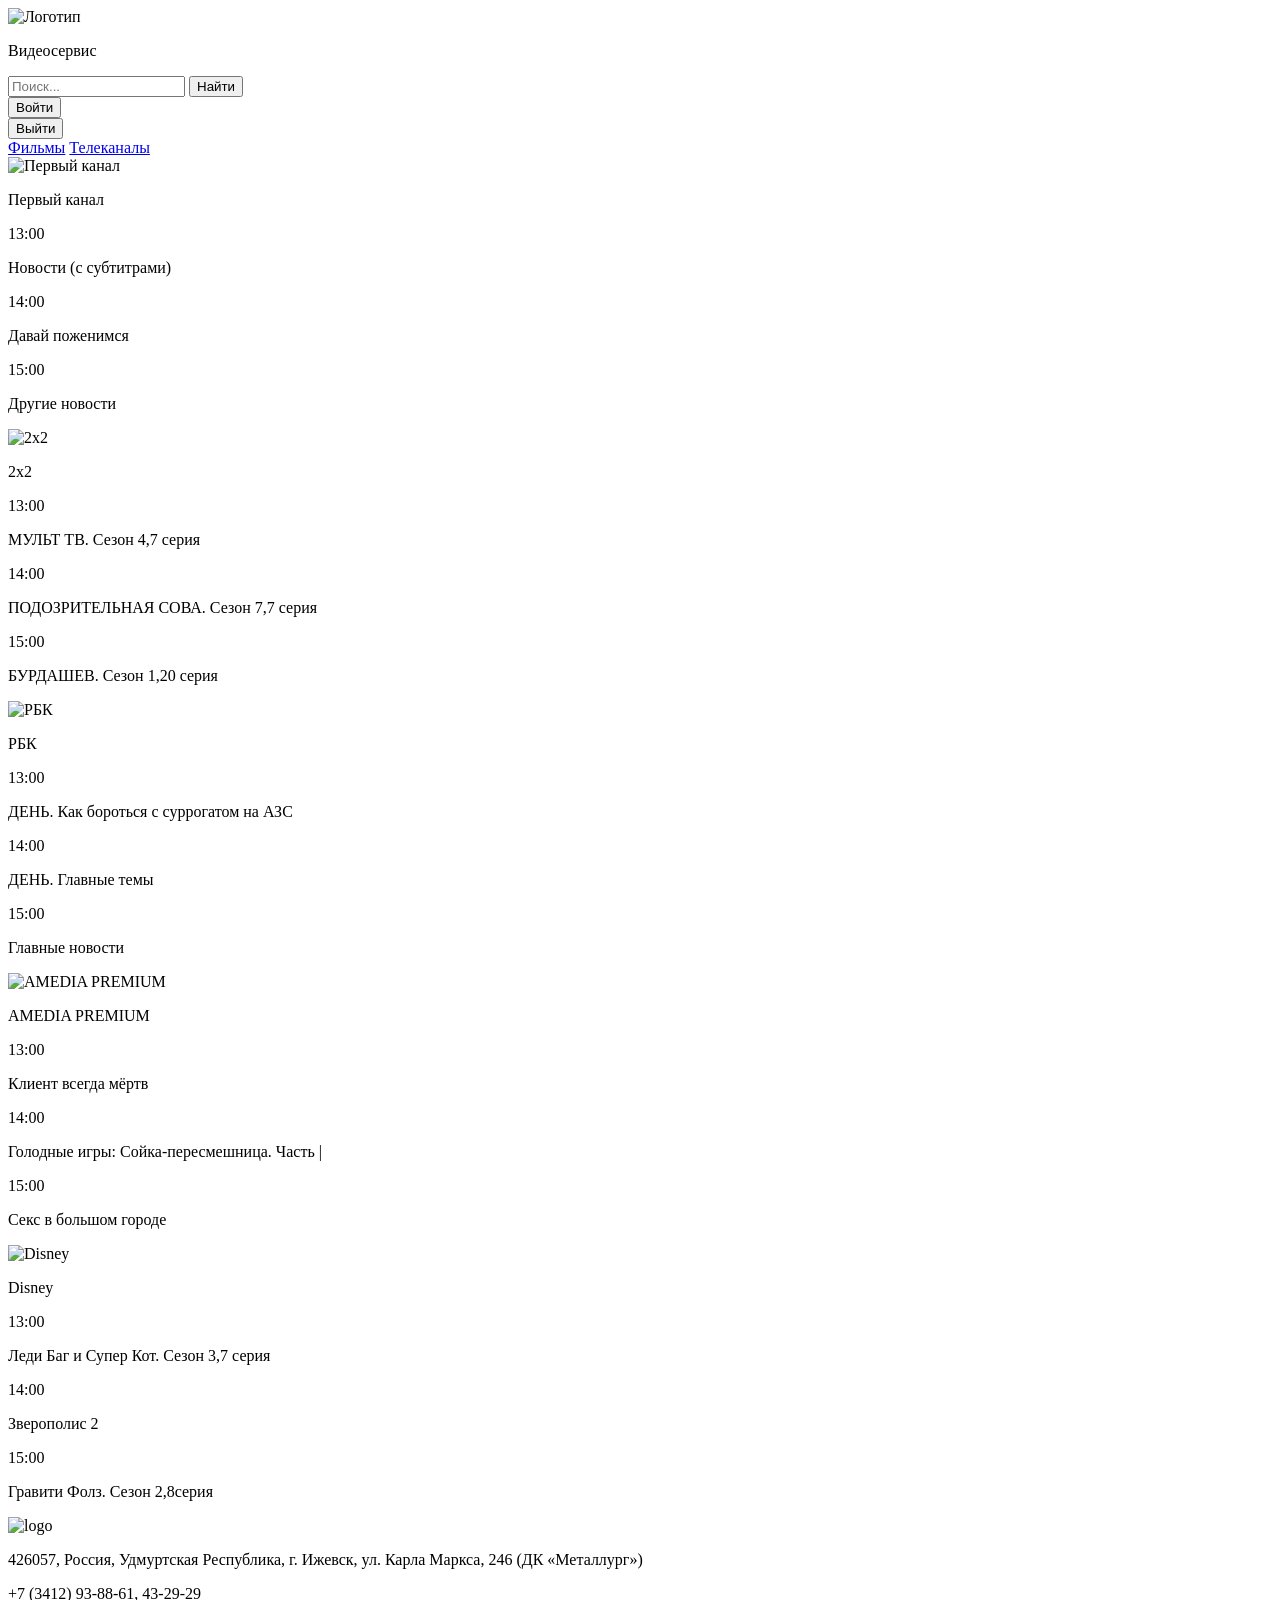
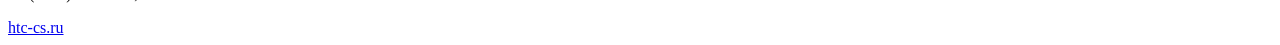
==== telecanal.html @ cc54833f "Add files via upload" ====
<!DOCTYPE html>
<html lang="ru">
<head>
    <meta charset="UTF-8">
    <meta name="viewport" content="width=device-width, initial-scale=1.0">
    <title>Телеканалы</title>
    <link rel="stylesheet" href="css/telecanal.css">
</head>
<body>
    <div class="container">
        <header class="header">
            <div class="header__logo">
                <img src="img/sign.png" alt="Логотип">
                <p class="header__logo-name">Видеосервис</p>
            </div>
            <form action="#" class="header__form">
                <input type="text" class="header__search" placeholder="Поиск...">
                <input type="button" value="Найти" class="header__search-button">
            </form>
            <div class="header__auth-guest js-guest-view">
                <button type="button" class="header__input js-open-modal">Войти</button>
            </div>
            <div class="header__auth-user js-auth-view">
                <span class="header__user-name js-username"></span>
                <button type="button" class="header__logout js-logout">Выйти</button>
            </div>
        </header>

        <main>
            <nav class="nav">
                <a class="nav_a" href="index.html">Фильмы</a>
                <a class="nav_a nav_a--active" href="telecanal.html">Телеканалы</a>
            </nav>

            <div class="scroll">
                <div class="first channel-card">
                    <div class="first_logo channel-logo">
                       <img src="img/logos/logo-3.png" alt="Первый канал">
                    </div>
                    <div class="time channel-schedule">
                        <p class="h2 channel-title">Первый канал</p>
                        <div class="time_a time_ar schedule-row">
                            <p class="schedule-time">13:00</p>
                            <p class="time__a-a">Новости (с субтитрами)</p>
                        </div>
                        <div class="time_a schedule-row">
                            <p class="schedule-time">14:00</p>
                            <p class="time__a-a">Давай поженимся</p>
                        </div>
                        <div class="time_a schedule-row">
                            <p class="schedule-time">15:00</p>
                            <p class="time__a-a">Другие новости</p>
                        </div>
                    </div>
                </div>

                <div class="second channel-card">
                    <div class="second_logo channel-logo">
                     <img src="img/logos/logo-2.png" alt="2x2">
                    </div>
                    <div class="tim channel-schedule">
                        <p class="h3 channel-title">2x2</p>
                        <div class="tim_a tim_ar schedule-row">
                            <p class="schedule-time">13:00</p>
                            <p class="tim__a-a">МУЛЬТ ТВ. Сезон 4,7 серия</p>
                        </div>
                        <div class="tim_a schedule-row">
                            <p class="schedule-time">14:00</p>
                            <p class="tim__a-a">ПОДОЗРИТЕЛЬНАЯ СОВА. Сезон 7,7 серия</p>
                        </div>
                        <div class="tim_a schedule-row">
                            <p class="schedule-time">15:00</p>
                            <p class="tim__a-a">БУРДАШЕВ. Сезон 1,20 серия</p>
                        </div>
                    </div>
                </div>

                <div class="third channel-card">
                    <div class="third_logo channel-logo">
                       <img src="img/logos/logo-1.png" alt="РБК">
                    </div>
                    <div class="ti channel-schedule">
                        <p class="h4 channel-title">РБК</p>
                        <div class="ti_a ti_ar schedule-row">
                            <p class="schedule-time">13:00</p>
                            <p class="ti__a-a">ДЕНЬ. Как бороться с суррогатом на АЗС</p>
                        </div>
                        <div class="ti_a schedule-row">
                            <p class="schedule-time">14:00</p>
                            <p class="ti__a-a">ДЕНЬ. Главные темы</p>
                        </div>
                        <div class="ti_a schedule-row">
                            <p class="schedule-time">15:00</p>
                            <p class="ti__a-a">Главные новости</p>
                        </div>
                    </div>
                </div>

                <div class="fourth channel-card">
                    <div class="fourth_logo channel-logo">
                        <img src="img/logos/logo.png" alt="AMEDIA PREMIUM">
                    </div>
                    <div class="t channel-schedule">
                        <p class="h5 channel-title">AMEDIA PREMIUM</p>
                        <div class="t_a t_ar schedule-row">
                            <p class="schedule-time">13:00</p>
                            <p class="t__a-a">Клиент всегда мёртв</p>
                        </div>
                        <div class="t_a schedule-row">
                            <p class="schedule-time">14:00</p>
                            <p class="t__a-a">Голодные игры: Сойка-пересмешница. Часть |</p>
                        </div>
                        <div class="t_a schedule-row">
                            <p class="schedule-time">15:00</p>
                            <p class="t__a-a">Секс в большом городе</p>
                        </div>
                    </div>
                </div>

                <div class="fifth channel-card">
                    <div class="fifth_logo channel-logo">
                        <img class="disney" src="img/disney-full.png" alt="Disney">
                    </div>
                    <div class="d channel-schedule">
                        <p class="h6 channel-title">Disney</p>
                        <div class="d_a d_ar schedule-row">
                            <p class="schedule-time">13:00</p>
                            <p class="d__a-a">Леди Баг и Супер Кот. Сезон 3,7 серия</p>
                        </div>
                        <div class="d_a schedule-row">
                            <p class="schedule-time">14:00</p>
                            <p class="d__a-a">Зверополис 2</p>
                        </div>
                        <div class="d_a schedule-row">
                            <p class="schedule-time">15:00</p>
                            <p class="d__a-a">Гравити Фолз. Сезон 2,8серия</p>
                        </div>
                    </div>
                </div>
            </div>
        </main>
    </div>

    <footer class="footer">
        <div class="container footer-container">
            <img src="img/Vector.png" alt="logo" class="footer_logo">
            <div class="footer_info">
                <p class="footer_info-p">426057, Россия, Удмуртская Республика, г. Ижевск, ул. Карла Маркса, 246 (ДК «Металлург»)</p>
                <p class="footer_info-p">+7 (3412) 93-88-61, 43-29-29</p>
                <a class="footer_info-a" href="https://htc-cs.ru">htc-cs.ru</a>
            </div>
        </div>
    </footer>

    <dialog class="modal-dialog js-dialog">
        <div class="modal-content">
            <p class="inp">Вход</p>
            <form action="#" method="post" class="login-form">
                <label class="form-group">
                    <input class="form-groupi" type="text" name="Login" placeholder="Логин" required>
                </label>
                <label class="form-group">
                    <input class="form-groupi" type="password" name="Password" placeholder="Пароль" required>
                </label>
                <label class="remember-me">
                    <input class="remember-mech" type="checkbox">
                    <span>Запомнить</span>
                </label>
                <button type="submit" class="inl">Войти</button>
            </form>
        </div>
    </dialog>

    <script src="script.js"></script>
</body>
</html>
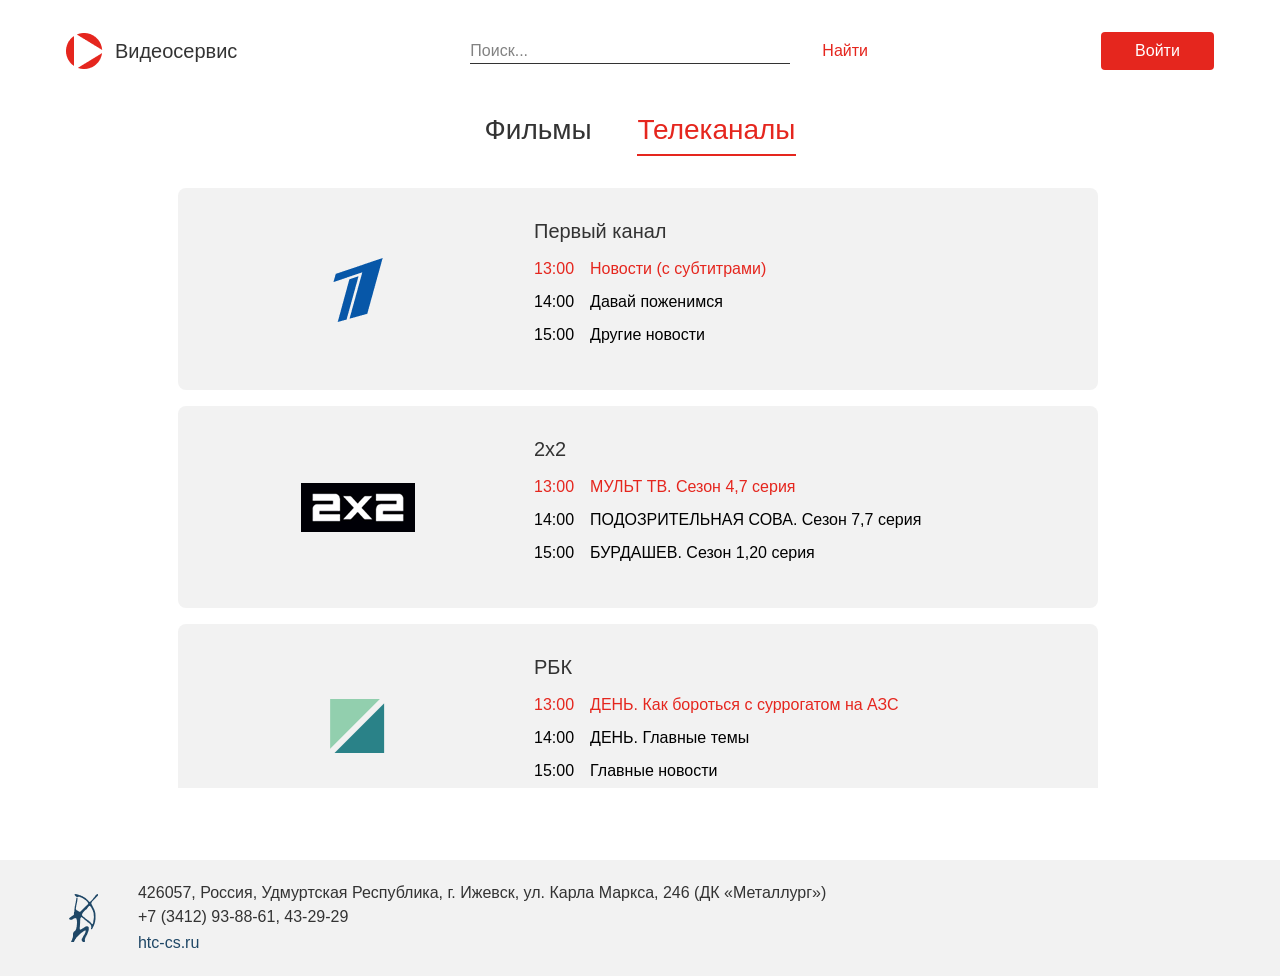
==== commit 5c0d006d: "Update telecanal.html" ====
--- a/telecanal.html
+++ b/telecanal.html
@@ -35,7 +35,7 @@
             <div class="scroll">
                 <div class="first channel-card">
                     <div class="first_logo channel-logo">
-                       <img src="img/logos/logo-3.png" alt="Первый канал">
+                       <img src="img/img/logos/logo-3.png" alt="Первый канал">
                     </div>
                     <div class="time channel-schedule">
                         <p class="h2 channel-title">Первый канал</p>
@@ -56,7 +56,7 @@
 
                 <div class="second channel-card">
                     <div class="second_logo channel-logo">
-                     <img src="img/logos/logo-2.png" alt="2x2">
+                     <img src="img/img/logos/logo-2.png" alt="2x2">
                     </div>
                     <div class="tim channel-schedule">
                         <p class="h3 channel-title">2x2</p>
@@ -77,7 +77,7 @@
 
                 <div class="third channel-card">
                     <div class="third_logo channel-logo">
-                       <img src="img/logos/logo-1.png" alt="РБК">
+                       <img src="img/img/logos/logo-1.png" alt="РБК">
                     </div>
                     <div class="ti channel-schedule">
                         <p class="h4 channel-title">РБК</p>
@@ -98,7 +98,7 @@
 
                 <div class="fourth channel-card">
                     <div class="fourth_logo channel-logo">
-                        <img src="img/logos/logo.png" alt="AMEDIA PREMIUM">
+                        <img src="img/img/logos/logo.png" alt="AMEDIA PREMIUM">
                     </div>
                     <div class="t channel-schedule">
                         <p class="h5 channel-title">AMEDIA PREMIUM</p>
@@ -173,4 +173,4 @@
 
     <script src="script.js"></script>
 </body>
-</html>+</html>
--- a/css/telecanal.css
+++ b/css/telecanal.css
@@ -0,0 +1,446 @@
+* {
+    margin: 0;
+    padding: 0;
+    box-sizing: border-box;
+}
+
+@font-face {
+    font-family: RubikM;
+    src: url(../fonts/Rubik-Medium.ttf);
+}
+
+@font-face {
+    font-family: RubikR;
+    src: url(../fonts/Rubik-Regular.ttf);
+}
+
+body {
+    overflow-x: hidden;
+    font-family: RubikR, sans-serif;
+}
+
+.container {
+    max-width: 1180px;
+    width: 100%;
+    margin: 0 auto;
+    padding: 0 16px;
+}
+
+/* Шапка (мобильная база) */
+.header {
+    margin-top: 20px;
+    display: flex;
+    justify-content: space-between;
+    align-items: center;
+    flex-wrap: wrap;
+    gap: 16px;
+}
+
+.header__logo {
+    display: flex;
+    align-items: center;
+    order: 1;
+}
+
+.header__logo-name {
+    font-family: RubikM, sans-serif;
+    font-size: 20px;
+    color: #333;
+    margin-left: 11.88px;
+}
+
+.header__auth-guest,
+.header__auth-user {
+    order: 2;
+}
+
+.header__input {
+    border: none;
+    color: white;
+    font-family: RubikM, sans-serif;
+    font-size: 14px;
+    background-color: #E5261E;
+    width: 96px;
+    height: 34px;
+    border-radius: 4px;
+    cursor: pointer;
+}
+
+.header__input:hover {
+    background-color: #CC221B;
+}
+
+.header__auth-user {
+    display: none;
+    align-items: center;
+    gap: 12px;
+    font-family: RubikM, sans-serif;
+    font-size: 16px;
+}
+
+.header__logout {
+    border: none;
+    background: transparent;
+    color: #E5261E;
+    font-family: RubikM, sans-serif;
+    font-size: 16px;
+    cursor: pointer;
+}
+
+.header__form {
+    order: 3;
+    width: 100%;
+    display: flex;
+    align-items: center;
+    justify-content: space-between;
+}
+
+.header__search {
+    width: 100%;
+    flex: 1;
+    height: 25px;
+    border: none;
+    border-bottom: 1px #333 solid;
+    font-family: RubikM, sans-serif;
+    font-size: 16px;
+    color: #333;
+}
+
+.header__search:focus {
+    outline: none;
+}
+
+.header__search::placeholder {
+    font-size: 16px;
+    font-family: RubikR, sans-serif;
+    color: #828282;
+}
+
+.header__search-button {
+    border: none;
+    margin-left: 16px;
+    color: #e5261e;
+    font-family: RubikM, sans-serif;
+    font-size: 16px;
+    background-color: transparent;
+    cursor: pointer;
+}
+
+/* Навигация */
+.nav {
+    margin: 28px auto 24px auto;
+    max-width: 260px;
+    width: 100%;
+    display: flex;
+    justify-content: space-between;
+    height: 36px;
+}
+
+.nav_a {
+    font-family: RubikM, sans-serif;
+    font-size: 22px;
+    color: #333;
+    text-decoration: none;
+}
+
+.nav_a:hover,
+.nav_a--active {
+    border-bottom: 2px #E5261E solid;
+    padding-bottom: 6px;
+    color: #E5261E;
+}
+
+/* Карточки телеканалов (вертикально на мобильном) */
+.scroll {
+    overflow-y: visible;
+}
+
+.first,
+.second,
+.third,
+.fourth,
+.fifth {
+    min-height: auto;
+    width: 100%;
+    margin: 0 auto 16px auto;
+    padding: 16px;
+    background-color: #f2f2f2;
+    border-radius: 8px;
+    display: flex;
+    flex-direction: column;
+    align-items: flex-start;
+    gap: 16px;
+}
+
+.fifth {
+    margin-bottom: 0;
+}
+
+.first_logo,
+.second_logo,
+.third_logo,
+.fourth_logo,
+.fifth_logo {
+    width: 100%;
+    height: 56px;
+    display: flex;
+    align-items: center;
+    justify-content: flex-start;
+}
+
+.first_logo img,
+.second_logo img,
+.third_logo img,
+.fourth_logo img,
+.fifth_logo img {
+    max-height: 48px;
+    width: auto;
+}
+
+.disney {
+    max-width: 90px;
+}
+
+.h2, .h3, .h4, .h5, .h6 {
+    margin-bottom: 12px;
+    font-size: 18px;
+    font-family: RubikM, sans-serif;
+    color: #333;
+}
+
+.time, .tim, .ti, .t, .d {
+    width: 100%;
+}
+
+.time_ar, .tim_ar, .ti_ar, .t_ar, .d_ar {
+    color: #E5261E;
+}
+
+.time_a, .tim_a, .ti_a, .t_a, .d_a {
+    display: flex;
+    gap: 12px;
+    margin-bottom: 10px;
+    font-size: 14px;
+    font-family: RubikR, sans-serif;
+    line-height: 1.3;
+}
+
+.footer {
+    background-color: #f2f2f2;
+    margin-top: 44px;
+    padding: 24px 0;
+}
+
+.footer-container {
+    display: flex;
+    flex-direction: column;
+    align-items: flex-start;
+    gap: 16px;
+}
+
+.footer_info {
+    margin-left: 0;
+}
+
+.footer_info-p {
+    font-size: 14px;
+    font-family: RubikR, sans-serif;
+    color: #333;
+}
+
+.footer_info-a {
+    color: #1f4766;
+    font-family: RubikM, sans-serif;
+    font-size: 14px;
+    text-decoration: none;
+}
+
+.footer_info-p:nth-child(2) {
+    margin: 6px 0 8px 0;
+}
+
+/* Модальное окно */
+.modal-dialog::backdrop {
+    background: rgba(0, 0, 0, 0.5);
+    backdrop-filter: blur(1px);
+}
+
+.modal-dialog {
+    width: 304px;
+    max-width: calc(100vw - 32px);
+    padding: 36px;
+    margin: auto;
+    border: none;
+    border-radius: 8px;
+}
+
+.inp {
+    font-size: 28px;
+    font-family: RubikM, sans-serif;
+    text-align: center;
+    margin-bottom: 24px;
+}
+
+.login-form {
+    display: flex;
+    flex-direction: column;
+}
+
+.form-groupi {
+    width: 100%;
+    border: none;
+    border-bottom: 1px #333333 solid;
+    font-family: RubikR, sans-serif;
+    font-size: 16px;
+    padding-bottom: 6px;
+    margin-bottom: 24px;
+    outline: none;
+}
+
+.remember-mech {
+    margin-right: 8px;
+}
+
+.remember-me {
+    font-family: RubikR, sans-serif;
+    font-size: 16px;
+    display: flex;
+    align-items: center;
+}
+
+.inl {
+    background-color: #E5261E;
+    color: white;
+    width: 113px;
+    height: 38px;
+    border: none;
+    border-radius: 4px;
+    margin: 48px auto 0 auto;
+    font-family: RubikM, sans-serif;
+    font-size: 16px;
+    cursor: pointer;
+}
+
+/* ==================================================
+   ДЕСКТОПНАЯ ВЕРСИЯ (экраны от 768px и шире)
+   ================================================== */
+@media (min-width: 768px) {
+    .header {
+        margin-top: 32px;
+        flex-wrap: nowrap;
+        gap: 0;
+    }
+
+    .header__logo {
+        order: unset;
+    }
+
+    .header__auth-guest,
+    .header__auth-user {
+        order: unset;
+    }
+
+    .header__input {
+        width: 113px;
+        height: 38px;
+        font-size: 16px;
+    }
+
+    .header__form {
+        order: unset;
+        width: auto;
+        display: inline-flex;
+    }
+
+    .header__search {
+        width: 320px;
+    }
+
+    .header__search-button {
+        margin-left: 32px;
+    }
+
+    .nav {
+        margin: 44px auto 32px auto;
+        max-width: 311px;
+        height: 42px;
+    }
+
+    .nav_a {
+        font-size: 28px;
+    }
+
+    .scroll {
+        max-height: 600px;
+        overflow-y: auto;
+        padding-right: 4px;
+    }
+
+    .first,
+    .second,
+    .third,
+    .fourth,
+    .fifth {
+        min-height: 162px;
+        max-width: 920px;
+        margin: 0 auto 16px auto;
+        padding: 20px;
+        flex-direction: row;
+        align-items: center;
+    }
+
+    .first_logo,
+    .second_logo,
+    .third_logo,
+    .fourth_logo,
+    .fifth_logo {
+        width: 320px;
+        height: 162px;
+        justify-content: center;
+    }
+
+    .first_logo img,
+    .second_logo img,
+    .third_logo img,
+    .fourth_logo img,
+    .fifth_logo img {
+        max-height: none;
+    }
+
+    .h2, .h3, .h4, .h5, .h6 {
+        font-size: 20px;
+        margin-bottom: 16px;
+    }
+
+    .time, .tim, .ti, .t, .d {
+        flex: 1;
+    }
+
+    .time_a, .tim_a, .ti_a, .t_a, .d_a {
+        font-size: 16px;
+        gap: 16px;
+        margin-bottom: 12px;
+    }
+
+    .footer {
+        margin-top: 72px;
+    }
+
+    .footer-container {
+        flex-direction: row;
+        align-items: center;
+        gap: 0;
+    }
+
+    .footer_info {
+        margin-left: 39.98px;
+    }
+
+    .footer_info-p {
+        font-size: 16px;
+    }
+
+    .footer_info-a {
+        font-size: 16px;
+    }
+}
